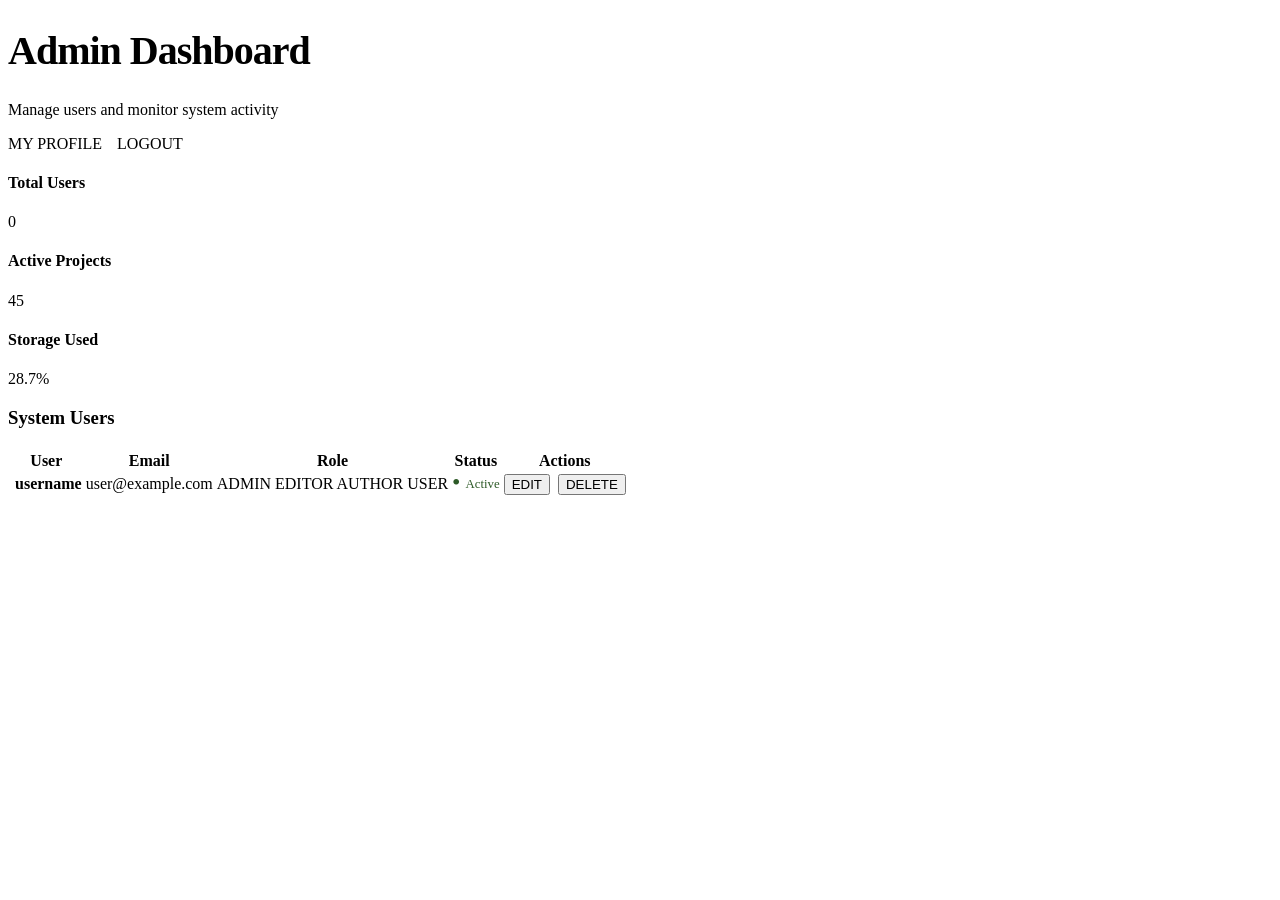
==== auth-microservice/src/main/resources/templates/adminDashboard.html @ 7ffe3b52 "Fix project security and add admin dashboard" ====
<!DOCTYPE html>
<html xmlns:th="http://www.thymeleaf.org">
<head>
    <meta charset="UTF-8">
    <title>Admin Dashboard</title>
    <link rel="stylesheet" th:href="@{/auth-microservice/css/stylesheet.css}">
    <link rel="stylesheet" th:href="@{/auth-microservice/css/admin.css}">
    <link rel="icon" type="image/png" th:href="@{images/logo.png}">
    <link href="https://fonts.googleapis.com/css2?family=Inter:wght@300;400;600;700&display=swap" rel="stylesheet">
</head>
<body style="height: auto; overflow-y: auto;">
<div class="dashboard-container">

    <div class="nav-header">
        <div>
            <h1 style="font-size: 2.5rem; letter-spacing: -1px;">Admin <span class="highlight">Dashboard</span></h1>
            <p class="sub-text">Manage users and monitor system activity</p>
        </div>
        <div style="display: flex; gap: 15px; align-items: center;">
            <a th:href="@{/auth-microservice/users/profile/view/{id}(id=${admin.id})}" class="btn btn-primary btn-sm">MY
                PROFILE</a>
            <a th:href="@{/auth-microservice/}" class="logout-link" style="margin-top: 0;">LOGOUT</a>
        </div>
    </div>

    <div class="stats-grid">
        <div class="stat-card">
            <h4>Total Users</h4>
            <p th:text="${totalUsers}">0</p>
        </div>
        <div class="stat-card">
            <h4>Active Projects</h4>
            <p th:text="${projects}">45</p>
        </div>
        <div class="stat-card">
            <h4>Storage Used</h4>
            <p>28.7%</p></div>
    </div>

    <div class="admin-table-container fade-in">
        <h3 style="margin-bottom: 20px;">System Users</h3>
        <table>
            <thead>
            <tr>
                <th class="col-user">User</th>
                <th class="col-email">Email</th>
                <th class="col-role">Role</th>
                <th class="col-status">Status</th>
                <th class="col-actions">Actions</th>
            </tr>
            </thead>
            <tbody>
            <tr th:each="user : ${users}" class="user-row">
                <td class="col-user">
                    <div class="user-info-cell">
                        <img th:src="@{'http://localhost:8080/auth-microservice/users/profile-pic/' + ${user.id}}" class="table-pfp" onerror="this.src='https://via.placeholder.com/40'">
                        <span th:text="${user.username}" style="font-weight: 600;">username</span>
                    </div>
                </td>
                <td class="col-email" th:text="${user.email}">user@example.com</td>
                <td class="col-role">
                    <div th:switch="${user.role}" class="role-badge">
                        <span th:case="'admin'" class="badge admin">ADMIN</span>
                        <span th:case="'editor'" class="badge editor">EDITOR</span>
                        <span th:case="'author'" class="badge author">AUTHOR</span>
                        <span th:case="*" class="badge reader">USER</span>
                    </div>
                </td>
                <td class="col-status">
                    <div style="color: #2D5A27; font-size: 0.8rem; display: flex; align-items: center; gap: 5px;">
                        <span style="font-size: 1.5rem; line-height: 0; margin-bottom: 4px;">•</span>
                        <span>Active</span>
                    </div>
                </td>
                <td class="col-actions">
                    <div style="display: flex; gap: 8px;">
                        <button class="btn btn-primary btn-sm" th:data-id="${user.id}" onclick="editUser(this.getAttribute('data-id'))">EDIT</button>
                        <button class="btn btn-secondary btn-sm" th:data-id="${user.id}" onclick="deleteUser(this.getAttribute('data-id'))">DELETE</button>
                    </div>
                </td>
            </tr>
            </tbody>
        </table>
    </div>
</div>

<script>
    function deleteUser(userId) {
        if (confirm("Are you sure you want to delete this user?")) {
            const token = localStorage.getItem('token');
            fetch(`/auth-microservice/admin/users/delete/${userId}`, {
                method: 'DELETE',
                headers: {'Authorization': 'Bearer ' + token}
            }).then(res => {
                if (res.ok) location.reload();
                else alert("Action failed!");
            });
        }
    }

    function editUser(userId) {
        window.location.href = `/auth-microservice/admin/users/edit/${userId}`;
    }
</script>

</body>
</html>
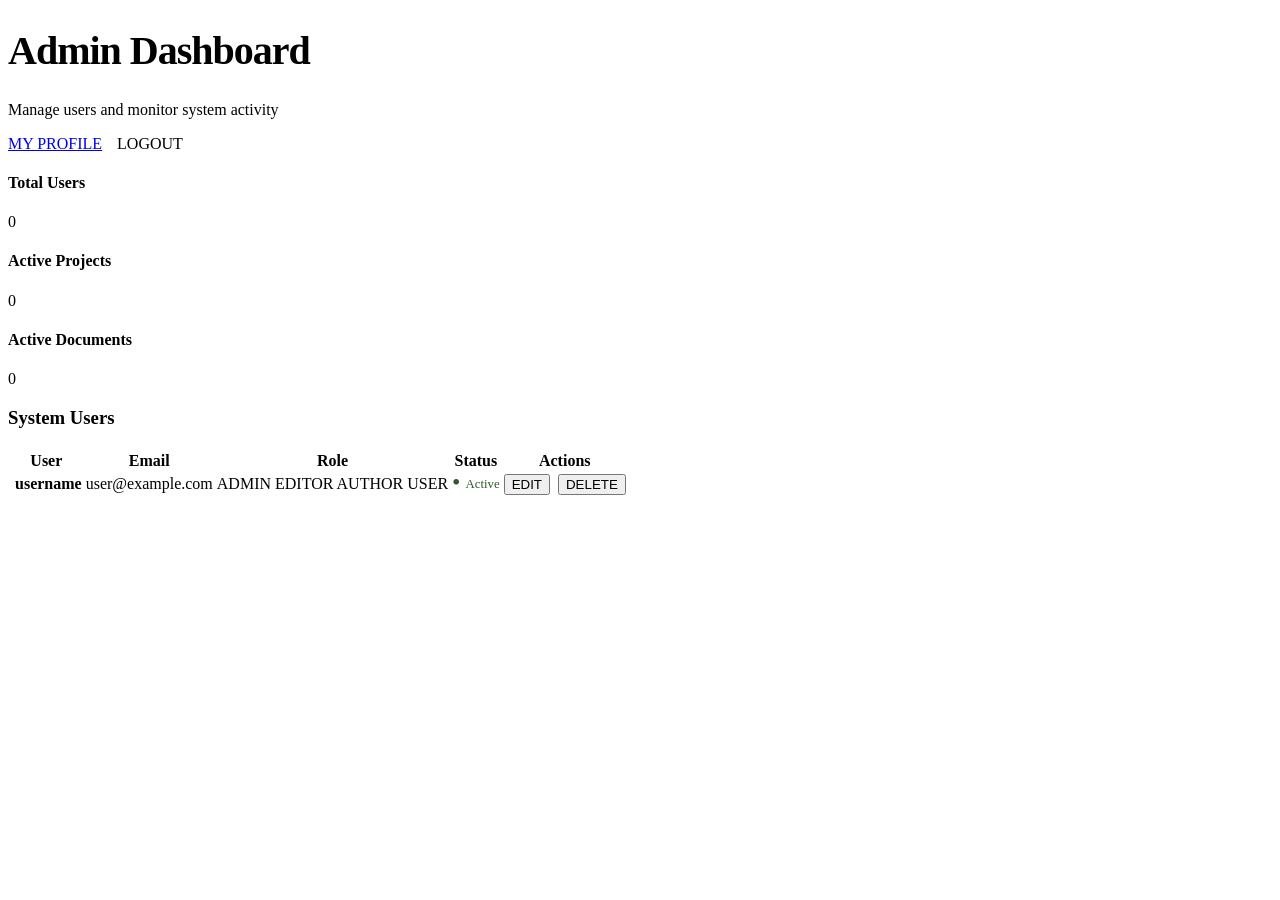
==== commit 3fecc6d9: "Work on admin CRUD" ====
--- a/auth-microservice/src/main/resources/templates/adminDashboard.html
+++ b/auth-microservice/src/main/resources/templates/adminDashboard.html
@@ -5,6 +5,7 @@
     <title>Admin Dashboard</title>
     <link rel="stylesheet" th:href="@{/auth-microservice/css/stylesheet.css}">
     <link rel="stylesheet" th:href="@{/auth-microservice/css/admin.css}">
+    <script src="../static/js/auth.js" th:src="@{/auth-microservice/js/auth.js}"></script>
     <link rel="icon" type="image/png" th:href="@{images/logo.png}">
     <link href="https://fonts.googleapis.com/css2?family=Inter:wght@300;400;600;700&display=swap" rel="stylesheet">
 </head>
@@ -17,8 +18,7 @@
             <p class="sub-text">Manage users and monitor system activity</p>
         </div>
         <div style="display: flex; gap: 15px; align-items: center;">
-            <a th:href="@{/auth-microservice/users/profile/view/{id}(id=${admin.id})}" class="btn btn-primary btn-sm">MY
-                PROFILE</a>
+            <a href="javascript:history.back()" class="btn btn-primary btn-sm">MY PROFILE</a>
             <a th:href="@{/auth-microservice/}" class="logout-link" style="margin-top: 0;">LOGOUT</a>
         </div>
     </div>
@@ -30,11 +30,12 @@
         </div>
         <div class="stat-card">
             <h4>Active Projects</h4>
-            <p th:text="${projects}">45</p>
+            <p th:text="${projects}">0</p>
         </div>
         <div class="stat-card">
-            <h4>Storage Used</h4>
-            <p>28.7%</p></div>
+            <h4>Active Documents</h4>
+            <p th:text="${documents}">0</p>
+        </div>
     </div>
 
     <div class="admin-table-container fade-in">
@@ -84,24 +85,5 @@
     </div>
 </div>
 
-<script>
-    function deleteUser(userId) {
-        if (confirm("Are you sure you want to delete this user?")) {
-            const token = localStorage.getItem('token');
-            fetch(`/auth-microservice/admin/users/delete/${userId}`, {
-                method: 'DELETE',
-                headers: {'Authorization': 'Bearer ' + token}
-            }).then(res => {
-                if (res.ok) location.reload();
-                else alert("Action failed!");
-            });
-        }
-    }
-
-    function editUser(userId) {
-        window.location.href = `/auth-microservice/admin/users/edit/${userId}`;
-    }
-</script>
-
 </body>
 </html>
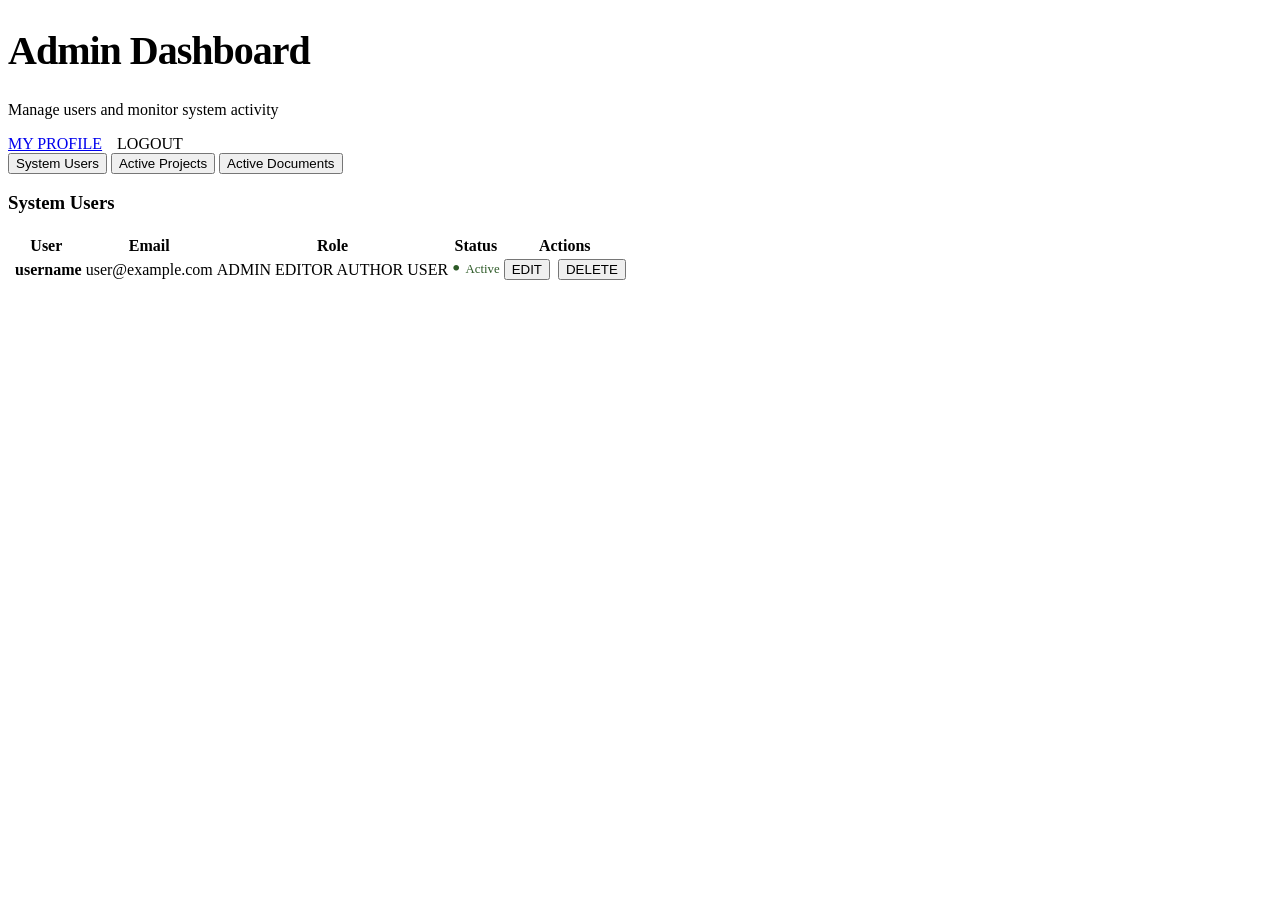
==== commit 520295eb: "Update admin dashboard and fix delete option" ====
--- a/auth-microservice/src/main/resources/templates/adminDashboard.html
+++ b/auth-microservice/src/main/resources/templates/adminDashboard.html
@@ -23,67 +23,118 @@
         </div>
     </div>
 
-    <div class="stats-grid">
-        <div class="stat-card">
-            <h4>Total Users</h4>
-            <p th:text="${totalUsers}">0</p>
-        </div>
-        <div class="stat-card">
-            <h4>Active Projects</h4>
-            <p th:text="${projects}">0</p>
-        </div>
-        <div class="stat-card">
-            <h4>Active Documents</h4>
-            <p th:text="${documents}">0</p>
+    <div class="dashboard-tabs">
+        <button class="tab-btn active" onclick="openTab(event, 'users-tab')">System Users</button>
+        <button class="tab-btn" onclick="openTab(event, 'projects-tab')">Active Projects</button>
+        <button class="tab-btn" onclick="openTab(event, 'documents-tab')">Active Documents</button>
+    </div>
+
+<!--    <div class="stats-grid">-->
+<!--        <div class="stat-card">-->
+<!--            <h4>Total Users</h4>-->
+<!--            <p th:text="${totalUsers}">0</p>-->
+<!--        </div>-->
+<!--        <div class="stat-card">-->
+<!--            <h4>Active Projects</h4>-->
+<!--            <p th:text="${projects}">0</p>-->
+<!--        </div>-->
+<!--        <div class="stat-card">-->
+<!--            <h4>Active Documents</h4>-->
+<!--            <p th:text="${documents}">0</p>-->
+<!--        </div>-->
+<!--    </div>-->
+
+    <div id="users-tab" class="tab-content active-content">
+        <div class="admin-table-container fade-in">
+            <h3 style="margin-bottom: 20px;">System Users</h3>
+            <table>
+                <thead>
+                            <tr>
+                                <th class="col-user">User</th>
+                                <th class="col-email">Email</th>
+                                <th class="col-role">Role</th>
+                                <th class="col-status">Status</th>
+                                <th class="col-actions">Actions</th>
+                            </tr>
+                            </thead>
+                            <tbody>
+                            <tr th:each="user : ${users}" class="user-row">
+                                <td class="col-user">
+                                    <div class="user-info-cell">
+                                        <img th:src="@{'http://localhost:8080/auth-microservice/users/profile-pic/' + ${user.id}}" class="table-pfp" onerror="this.src='https://via.placeholder.com/40'">
+                                        <span th:text="${user.username}" style="font-weight: 600;">username</span>
+                                    </div>
+                                </td>
+                                <td class="col-email" th:text="${user.email}">user@example.com</td>
+                                <td class="col-role">
+                                    <div th:switch="${user.role}" class="role-badge">
+                                        <span th:case="'admin'" class="badge admin">ADMIN</span>
+                                        <span th:case="'editor'" class="badge editor">EDITOR</span>
+                                        <span th:case="'author'" class="badge author">AUTHOR</span>
+                                        <span th:case="*" class="badge reader">USER</span>
+                                    </div>
+                                </td>
+                                <td class="col-status">
+                                    <div style="color: #2D5A27; font-size: 0.8rem; display: flex; align-items: center; gap: 5px;">
+                                        <span style="font-size: 1.5rem; line-height: 0; margin-bottom: 4px;">•</span>
+                                        <span>Active</span>
+                                    </div>
+                                </td>
+                                <td class="col-actions">
+                                    <div style="display: flex; gap: 8px;">
+                                        <button class="btn btn-primary btn-sm" th:data-id="${user.id}" onclick="editUser(this.getAttribute('data-id'))">EDIT</button>
+                                        <button class="btn btn-secondary btn-sm" th:data-id="${user.id}" onclick="deleteUser(this.getAttribute('data-id'))">DELETE</button>
+                                    </div>
+                                </td>
+                            </tr>
+                            </tbody>
+            </table>
         </div>
     </div>
 
-    <div class="admin-table-container fade-in">
-        <h3 style="margin-bottom: 20px;">System Users</h3>
-        <table>
-            <thead>
-            <tr>
-                <th class="col-user">User</th>
-                <th class="col-email">Email</th>
-                <th class="col-role">Role</th>
-                <th class="col-status">Status</th>
-                <th class="col-actions">Actions</th>
-            </tr>
-            </thead>
-            <tbody>
-            <tr th:each="user : ${users}" class="user-row">
-                <td class="col-user">
-                    <div class="user-info-cell">
-                        <img th:src="@{'http://localhost:8080/auth-microservice/users/profile-pic/' + ${user.id}}" class="table-pfp" onerror="this.src='https://via.placeholder.com/40'">
-                        <span th:text="${user.username}" style="font-weight: 600;">username</span>
-                    </div>
-                </td>
-                <td class="col-email" th:text="${user.email}">user@example.com</td>
-                <td class="col-role">
-                    <div th:switch="${user.role}" class="role-badge">
-                        <span th:case="'admin'" class="badge admin">ADMIN</span>
-                        <span th:case="'editor'" class="badge editor">EDITOR</span>
-                        <span th:case="'author'" class="badge author">AUTHOR</span>
-                        <span th:case="*" class="badge reader">USER</span>
-                    </div>
-                </td>
-                <td class="col-status">
-                    <div style="color: #2D5A27; font-size: 0.8rem; display: flex; align-items: center; gap: 5px;">
-                        <span style="font-size: 1.5rem; line-height: 0; margin-bottom: 4px;">•</span>
-                        <span>Active</span>
-                    </div>
-                </td>
-                <td class="col-actions">
-                    <div style="display: flex; gap: 8px;">
-                        <button class="btn btn-primary btn-sm" th:data-id="${user.id}" onclick="editUser(this.getAttribute('data-id'))">EDIT</button>
-                        <button class="btn btn-secondary btn-sm" th:data-id="${user.id}" onclick="deleteUser(this.getAttribute('data-id'))">DELETE</button>
-                    </div>
-                </td>
-            </tr>
-            </tbody>
-        </table>
+    <div id="projects-tab" class="tab-content" style="display: none;">
+        <div class="admin-table-container fade-in">
+            <h3 style="margin-bottom: 20px;">System Projects</h3>
+            <table>
+                <thead>
+                <tr>
+                    <th>Project Name</th>
+                    <th>Owner</th>
+                    <th>Status</th>
+                </tr>
+                </thead>
+                <tbody>
+                <tr th:each="project : ${projectsList}">
+                    <td th:text="${project['name']}">Project Name</td>
+                    <td th:text="${project['owner']}">Owner</td>
+                    <td><span class="badge editor">Active</span></td>
+                </tr>
+                </tbody>
+            </table>
+        </div>
     </div>
-</div>
+
+    <div id="documents-tab" class="tab-content" style="display: none;">
+        <div class="admin-table-container fade-in">
+            <h3 style="margin-bottom: 20px;">System Documents</h3>
+            <table>
+                <thead>
+                <tr>
+                    <th>Document Name</th>
+                    <th>Owner</th>
+                    <th>Status</th>
+                </tr>
+                </thead>
+                <tbody>
+                <tr th:each="doc : ${documentsList}">
+                    <td th:text="${doc['title'] != null ? doc['title'] : doc['name']}">File Name</td>
+                    <td><span class="badge admin">Available</span></td>
+                </tr>
+                </tbody>
+            </table>
+        </div>
+    </div>
+
 
 </body>
 </html>
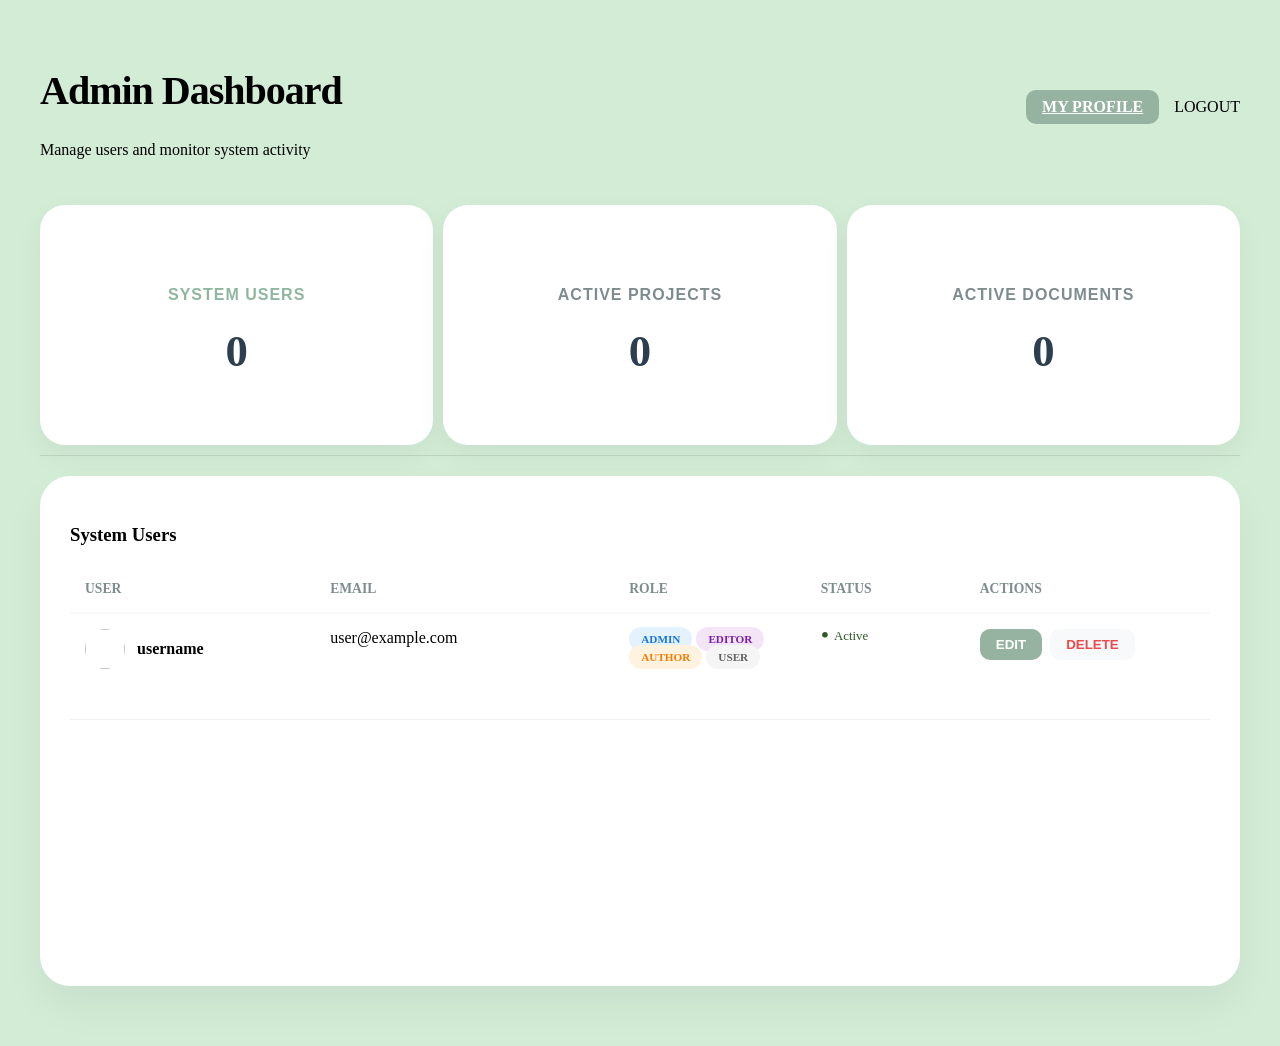
==== commit 34318b2e: "Fix eureka service" ====
--- a/auth-microservice/src/main/resources/templates/adminDashboard.html
+++ b/auth-microservice/src/main/resources/templates/adminDashboard.html
@@ -4,7 +4,7 @@
     <meta charset="UTF-8">
     <title>Admin Dashboard</title>
     <link rel="stylesheet" th:href="@{/auth-microservice/css/stylesheet.css}">
-    <link rel="stylesheet" th:href="@{/auth-microservice/css/admin.css}">
+    <link rel="stylesheet" th:href="@{/auth-microservice/css/admin.css}" href="../static/css/admin.css">
     <script src="../static/js/auth.js" th:src="@{/auth-microservice/js/auth.js}"></script>
     <link rel="icon" type="image/png" th:href="@{images/logo.png}">
     <link href="https://fonts.googleapis.com/css2?family=Inter:wght@300;400;600;700&display=swap" rel="stylesheet">
@@ -23,71 +23,71 @@
         </div>
     </div>
 
-    <div class="dashboard-tabs">
-        <button class="tab-btn active" onclick="openTab(event, 'users-tab')">System Users</button>
-        <button class="tab-btn" onclick="openTab(event, 'projects-tab')">Active Projects</button>
-        <button class="tab-btn" onclick="openTab(event, 'documents-tab')">Active Documents</button>
+    <div class="dashboard-tabs stats-grid">
+        <div class="stat-card">
+            <button class="tab-btn active" onclick="openTab(event, 'users-tab')">System Users</button>
+            <p th:text="${totalUsers}">0</p>
+        </div>
+        <div class="stat-card">
+            <button class="tab-btn" onclick="openTab(event, 'projects-tab')">Active Projects</button>
+            <p th:text="${projects}">0</p>
+        </div>
+
+        <div class="stat-card">
+            <button class="tab-btn" onclick="openTab(event, 'documents-tab')">Active Documents</button>
+            <p th:text="${documents}">0</p>
+        </div>
     </div>
-
-<!--    <div class="stats-grid">-->
-<!--        <div class="stat-card">-->
-<!--            <h4>Total Users</h4>-->
-<!--            <p th:text="${totalUsers}">0</p>-->
-<!--        </div>-->
-<!--        <div class="stat-card">-->
-<!--            <h4>Active Projects</h4>-->
-<!--            <p th:text="${projects}">0</p>-->
-<!--        </div>-->
-<!--        <div class="stat-card">-->
-<!--            <h4>Active Documents</h4>-->
-<!--            <p th:text="${documents}">0</p>-->
-<!--        </div>-->
-<!--    </div>-->
 
     <div id="users-tab" class="tab-content active-content">
         <div class="admin-table-container fade-in">
             <h3 style="margin-bottom: 20px;">System Users</h3>
             <table>
                 <thead>
-                            <tr>
-                                <th class="col-user">User</th>
-                                <th class="col-email">Email</th>
-                                <th class="col-role">Role</th>
-                                <th class="col-status">Status</th>
-                                <th class="col-actions">Actions</th>
-                            </tr>
-                            </thead>
-                            <tbody>
-                            <tr th:each="user : ${users}" class="user-row">
-                                <td class="col-user">
-                                    <div class="user-info-cell">
-                                        <img th:src="@{'http://localhost:8080/auth-microservice/users/profile-pic/' + ${user.id}}" class="table-pfp" onerror="this.src='https://via.placeholder.com/40'">
-                                        <span th:text="${user.username}" style="font-weight: 600;">username</span>
-                                    </div>
-                                </td>
-                                <td class="col-email" th:text="${user.email}">user@example.com</td>
-                                <td class="col-role">
-                                    <div th:switch="${user.role}" class="role-badge">
-                                        <span th:case="'admin'" class="badge admin">ADMIN</span>
-                                        <span th:case="'editor'" class="badge editor">EDITOR</span>
-                                        <span th:case="'author'" class="badge author">AUTHOR</span>
-                                        <span th:case="*" class="badge reader">USER</span>
-                                    </div>
-                                </td>
-                                <td class="col-status">
-                                    <div style="color: #2D5A27; font-size: 0.8rem; display: flex; align-items: center; gap: 5px;">
-                                        <span style="font-size: 1.5rem; line-height: 0; margin-bottom: 4px;">•</span>
-                                        <span>Active</span>
-                                    </div>
-                                </td>
-                                <td class="col-actions">
-                                    <div style="display: flex; gap: 8px;">
-                                        <button class="btn btn-primary btn-sm" th:data-id="${user.id}" onclick="editUser(this.getAttribute('data-id'))">EDIT</button>
-                                        <button class="btn btn-secondary btn-sm" th:data-id="${user.id}" onclick="deleteUser(this.getAttribute('data-id'))">DELETE</button>
-                                    </div>
-                                </td>
-                            </tr>
-                            </tbody>
+                <tr>
+                    <th class="col-user">User</th>
+                    <th class="col-email">Email</th>
+                    <th class="col-role">Role</th>
+                    <th class="col-status">Status</th>
+                    <th class="col-actions">Actions</th>
+                </tr>
+                </thead>
+                <tbody>
+                <tr th:each="user : ${users}" class="user-row">
+                    <td class="col-user">
+                        <div class="user-info-cell">
+                            <img th:src="@{'http://localhost:8080/auth-microservice/users/profile-pic/' + ${user.id}}"
+                                 class="table-pfp" onerror="this.src='https://via.placeholder.com/40'">
+                            <span th:text="${user.username}" style="font-weight: 600;">username</span>
+                        </div>
+                    </td>
+                    <td class="col-email" th:text="${user.email}">user@example.com</td>
+                    <td class="col-role">
+                        <div th:switch="${user.role}" class="role-badge">
+                            <span th:case="'admin'" class="badge admin">ADMIN</span>
+                            <span th:case="'editor'" class="badge editor">EDITOR</span>
+                            <span th:case="'author'" class="badge author">AUTHOR</span>
+                            <span th:case="*" class="badge reader">USER</span>
+                        </div>
+                    </td>
+                    <td class="col-status">
+                        <div style="color: #2D5A27; font-size: 0.8rem; display: flex; align-items: center; gap: 5px;">
+                            <span style="font-size: 1.5rem; line-height: 0; margin-bottom: 4px;">•</span>
+                            <span>Active</span>
+                        </div>
+                    </td>
+                    <td class="col-actions">
+                        <div style="display: flex; gap: 8px;">
+                            <button class="btn btn-primary btn-sm" th:data-id="${user.id}"
+                                    onclick="editUser(this.getAttribute('data-id'))">EDIT
+                            </button>
+                            <button class="btn btn-secondary btn-sm" th:data-id="${user.id}"
+                                    onclick="deleteUser(this.getAttribute('data-id'))">DELETE
+                            </button>
+                        </div>
+                    </td>
+                </tr>
+                </tbody>
             </table>
         </div>
     </div>
@@ -99,15 +99,15 @@
                 <thead>
                 <tr>
                     <th>Project Name</th>
-                    <th>Owner</th>
+                    <th>Description</th>
                     <th>Status</th>
                 </tr>
                 </thead>
                 <tbody>
                 <tr th:each="project : ${projectsList}">
                     <td th:text="${project['name']}">Project Name</td>
-                    <td th:text="${project['owner']}">Owner</td>
-                    <td><span class="badge editor">Active</span></td>
+                    <td th:text="${project['description']}">Description</td>
+                    <td><span class="badge admin">Active</span></td>
                 </tr>
                 </tbody>
             </table>
@@ -127,7 +127,8 @@
                 </thead>
                 <tbody>
                 <tr th:each="doc : ${documentsList}">
-                    <td th:text="${doc['title'] != null ? doc['title'] : doc['name']}">File Name</td>
+                    <td th:text="${doc['name']}">Document Title</td>
+                    <td th:text="${doc['userId']}">Username</td>
                     <td><span class="badge admin">Available</span></td>
                 </tr>
                 </tbody>
@@ -136,5 +137,5 @@
     </div>
 
 
-</body>
+    <body>
 </html>
--- a/auth-microservice/src/main/resources/static/css/admin.css
+++ b/auth-microservice/src/main/resources/static/css/admin.css
@@ -0,0 +1,195 @@
+:root {
+    --bg-main: #d2ecd6;
+    --card-glass: rgba(255, 255, 255, 0.8);
+    --text-dark: #2c3e50;
+    --text-sub: #7f8c8d;
+    --highlight: #7ab18a;
+}
+
+html, body {
+    height: 100%;
+    margin: 0;
+}
+
+body {
+    background-color: var(--bg-main);
+    display: flex;
+    flex-direction: column;
+    min-height: 100vh;
+}
+
+.dashboard-container {
+    width: 100%;
+    max-width: 1200px;
+    margin: 0 auto;
+    padding: 40px 20px;
+    flex: 1;
+    display: flex;
+    flex-direction: column;
+}
+
+.admin-table-container {
+    background: white;
+    border-radius: 30px;
+    padding: 30px;
+    box-shadow: 0 20px 40px rgba(0,0,0,0.05);
+    flex: 1;
+    min-height: 450px;
+    margin-bottom: 20px;
+}
+
+
+.nav-header {
+    display: flex;
+    justify-content: space-between;
+    align-items: center;
+    margin-bottom: 30px;
+}
+
+.stats-grid {
+    display: grid;
+    grid-template-columns: repeat(auto-fit, minmax(200px, 1fr));
+    gap: 20px;
+    margin-bottom: 40px;
+}
+
+.stat-card {
+    cursor: pointer;
+    background: #ffffff;
+    border-radius: 25px;
+    display: flex;
+    flex-direction: column;
+    align-items: center;
+    justify-content: center;
+    padding: 30px;
+    min-height: 180px;
+    box-shadow: 0 10px 30px rgba(0, 0, 0, 0.05);
+    transition: all 0.3s ease;
+}
+
+.stat-card:hover {
+    transform: translateY(-8px);
+    box-shadow: 0 15px 35px rgba(144, 182, 159, 0.2);
+    /*border: 1px solid var(--highlight);*/
+}
+
+.stat-card p {
+    font-size: 2.8rem;
+    font-weight: 800;
+    margin: 10px 0 0 0;
+    color: var(--text-dark);
+    line-height: 1;
+}
+
+.stat-card .tab-btn {
+    font-size: 1rem;
+    text-transform: uppercase;
+    letter-spacing: 1px;
+    color: var(--text-sub);
+    margin-bottom: 5px;
+}
+
+.dashboard-tabs {
+    /*display: flex;*/
+    gap: 10px;
+    margin-bottom: 20px;
+    border-bottom: 1px solid rgba(0,0,0,0.1);
+    padding-bottom: 10px;
+}
+
+.tab-btn {
+    background: none;
+    border: none;
+    padding: 10px 20px;
+    font-weight: 600;
+    cursor: pointer;
+    color: #666;
+    transition: 0.3s;
+    border-radius: 8px;
+}
+
+.tab-btn:hover {
+    background: rgba(144, 182, 159, 0.1);
+}
+
+.tab-btn.active {
+    /*background: #90B69F;*/
+    color: #90B69F;
+}
+.admin-table-container {
+    background: white;
+    border-radius: 30px;
+    padding: 30px;
+    box-shadow: 0 20px 40px rgba(0,0,0,0.05);
+}
+
+table {
+    width: 100%;
+    border-collapse: collapse;
+}
+
+thead tr, .user-row {
+    display: flex;
+    width: 100%;
+    align-items: center;
+}
+
+th, td {
+    padding: 15px;
+    text-align: left;
+}
+
+.col-user    { flex: 2; }
+.col-email   { flex: 2.5;  }
+.col-role    { flex: 1.5; }
+.col-status  { flex: 1.2; }
+.col-actions { flex: 2; justify-content: flex-end; }
+
+th {
+    color: var(--text-sub);
+    font-size: 0.85rem;
+    text-transform: uppercase;
+    border-bottom: 2px solid #f8f9fa;
+}
+
+td {
+    border-bottom: 1px solid #f0f0f0;
+    height: 75px;
+}
+
+.user-info-cell {
+    display: flex;
+    align-items: center;
+    gap: 12px;
+}
+
+.table-pfp {
+    width: 40px;
+    height: 40px;
+    border-radius: 50%;
+    object-fit: cover;
+    flex-shrink: 0;
+}
+
+.badge {
+    padding: 6px 12px;
+    border-radius: 20px;
+    font-size: 0.7rem;
+    font-weight: 700;
+}
+
+.badge.admin { background: #e3f2fd; color: #1976d2; }
+.badge.editor { background: #f3e5f5; color: #7b1fa2; }
+.badge.author { background: #fff3e0; color: #f57c00; }
+.badge.reader { background: #f5f5f5; color: #616161; }
+
+.btn-sm {
+    padding: 8px 16px;
+    border-radius: 10px;
+    font-weight: 600;
+    cursor: pointer;
+    border: none;
+}
+
+.btn-primary { background: #95b3a0; color: white; }
+.btn-secondary { background: #f8f9fa; color: #e84c4c; }
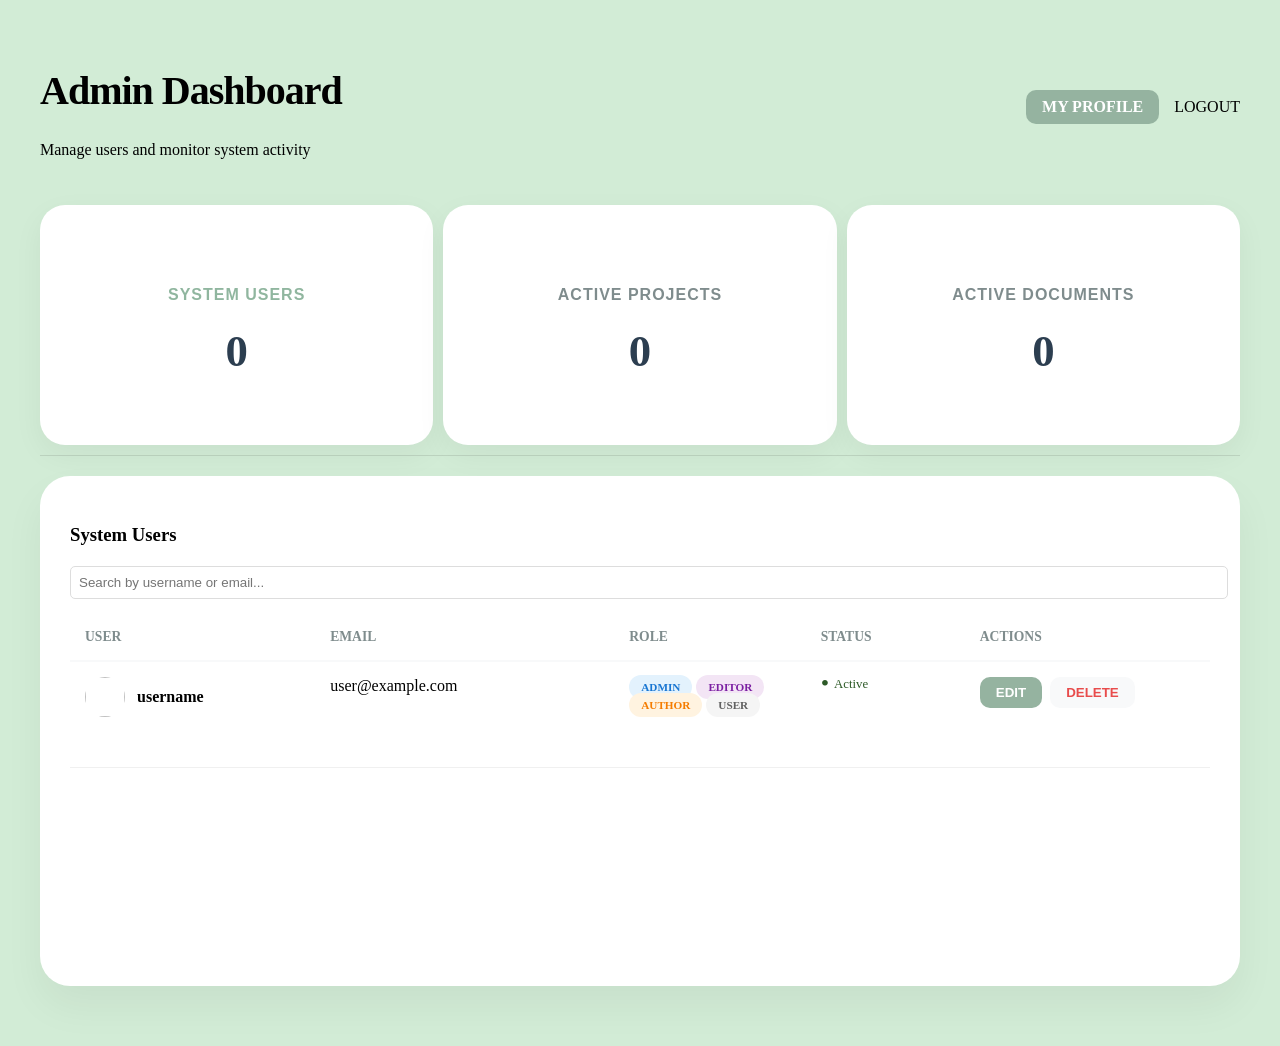
==== commit dcc2764d: "Fix admin edit logic and alerts" ====
--- a/auth-microservice/src/main/resources/templates/adminDashboard.html
+++ b/auth-microservice/src/main/resources/templates/adminDashboard.html
@@ -18,7 +18,10 @@
             <p class="sub-text">Manage users and monitor system activity</p>
         </div>
         <div style="display: flex; gap: 15px; align-items: center;">
-            <a href="javascript:history.back()" class="btn btn-primary btn-sm">MY PROFILE</a>
+            <a th:href="@{/auth-microservice/users/profile/{id}(id=${admin.id})}"
+               class="btn btn-primary btn-sm">
+                MY PROFILE
+            </a>
             <a th:href="@{/auth-microservice/}" class="logout-link" style="margin-top: 0;">LOGOUT</a>
         </div>
     </div>
@@ -42,7 +45,12 @@
     <div id="users-tab" class="tab-content active-content">
         <div class="admin-table-container fade-in">
             <h3 style="margin-bottom: 20px;">System Users</h3>
-            <table>
+            <div class="search-container" style="margin-bottom: 15px;">
+                <input type="text" id="userSearchInput" onkeyup="filterTable('userSearchInput', 'users-table')"
+                       placeholder="Search by username or email..."
+                       style="padding: 8px; width: 100%; border-radius: 5px; border: 1px solid #ddd;">
+            </div>
+            <table id="users-table">
                 <thead>
                 <tr>
                     <th class="col-user">User</th>
@@ -95,7 +103,12 @@
     <div id="projects-tab" class="tab-content" style="display: none;">
         <div class="admin-table-container fade-in">
             <h3 style="margin-bottom: 20px;">System Projects</h3>
-            <table>
+            <div class="search-container" style="margin-bottom: 15px;">
+                <input type="text" id="projectSearchInput" onkeyup="filterTable('projectSearchInput', 'projects-table')"
+                       placeholder="Search by project title..."
+                       style="padding: 8px; width: 100%; border-radius: 5px; border: 1px solid #ddd;">
+            </div>
+            <table id="projects-table">
                 <thead>
                 <tr>
                     <th>Project Name</th>
@@ -117,25 +130,54 @@
     <div id="documents-tab" class="tab-content" style="display: none;">
         <div class="admin-table-container fade-in">
             <h3 style="margin-bottom: 20px;">System Documents</h3>
-            <table>
+            <div class="search-container" style="margin-bottom: 15px;">
+                <input type="text" id="documentSearchInput"
+                       onkeyup="filterTable('documentSearchInput', 'documents-table')"
+                       placeholder="Search by document title..."
+                       style="padding: 8px; width: 100%; border-radius: 5px; border: 1px solid #ddd;">
+            </div>
+            <table id="documents-table">
                 <thead>
                 <tr>
                     <th>Document Name</th>
-                    <th>Owner</th>
                     <th>Status</th>
                 </tr>
                 </thead>
                 <tbody>
                 <tr th:each="doc : ${documentsList}">
                     <td th:text="${doc['name']}">Document Title</td>
-                    <td th:text="${doc['userId']}">Username</td>
                     <td><span class="badge admin">Available</span></td>
                 </tr>
                 </tbody>
             </table>
         </div>
     </div>
+</div>
 
+<div id="editUserModal" class="modal"
+     style="display:none; position:fixed; z-index:1000; left:0; top:0; width:100%; height:100%; background-color: rgba(0,0,0,0.5);">
+    <div style="background-color: #fff; margin: 15% auto; padding: 20px; border-radius: 8px; width: 300px; box-shadow: 0 5px 15px rgba(0,0,0,0.3);">
+        <h3 style="margin-top: 0;">Change user's role</h3>
+        <p id="modalUsername" style="font-weight: 600; color: #666;"></p>
 
-    <body>
+        <form id="editRoleForm">
+            <input type="hidden" id="editUserId">
+            <label for="newRole">Choose a role:</label>
+            <select id="newRole"
+                    style="width: 100%; padding: 8px; margin: 15px 0; border-radius: 4px; border: 1px solid #ddd;">
+                <option value="admin">ADMIN</option>
+                <option value="editor">EDITOR</option>
+                <option value="author">AUTHOR</option>
+                <option value="reader">USER (Reader)</option>
+            </select>
+
+            <div style="display: flex; gap: 10px; justify-content: flex-end;">
+                <button type="button" class="btn btn-secondary btn-sm" onclick="closeModal()">CANCEL</button>
+                <button type="submit" class="btn btn-primary btn-sm">SAVE</button>
+            </div>
+        </form>
+    </div>
+</div>
+<div id="toast-container" style="position: fixed; top: 20px; right: 20px; z-index: 9999;"></div>
+</body>
 </html>
--- a/auth-microservice/src/main/resources/static/css/admin.css
+++ b/auth-microservice/src/main/resources/static/css/admin.css
@@ -178,6 +178,44 @@
     font-weight: 700;
 }
 
+.search-container input {
+    transition: border-color 0.3s, box-shadow 0.3s;
+    outline: none;
+}
+
+.search-container input:focus {
+    border-color: #4A90E2;
+    box-shadow: 0 0 8px rgba(74, 144, 226, 0.2);
+}
+
+.toast {
+    min-width: 250px;
+    padding: 15px 20px;
+    margin-bottom: 10px;
+    border-radius: 8px;
+    color: white;
+    font-weight: 600;
+    box-shadow: 0 4px 12px rgba(0,0,0,0.15);
+    display: flex;
+    align-items: center;
+    justify-content: space-between;
+    animation: slideIn 0.3s ease-out;
+}
+
+.toast.success { background-color: #2ecc71; border-left: 5px solid #27ae60; }
+.toast.error { background-color: #e74c3c; border-left: 5px solid #c0392b; }
+
+@keyframes slideIn {
+    from { transform: translateX(100%); opacity: 0; }
+    to { transform: translateX(0); opacity: 1; }
+}
+
+.toast.fade-out {
+    opacity: 0;
+    transform: translateX(100%);
+    transition: all 0.5s ease-in;
+}
+
 .badge.admin { background: #e3f2fd; color: #1976d2; }
 .badge.editor { background: #f3e5f5; color: #7b1fa2; }
 .badge.author { background: #fff3e0; color: #f57c00; }
